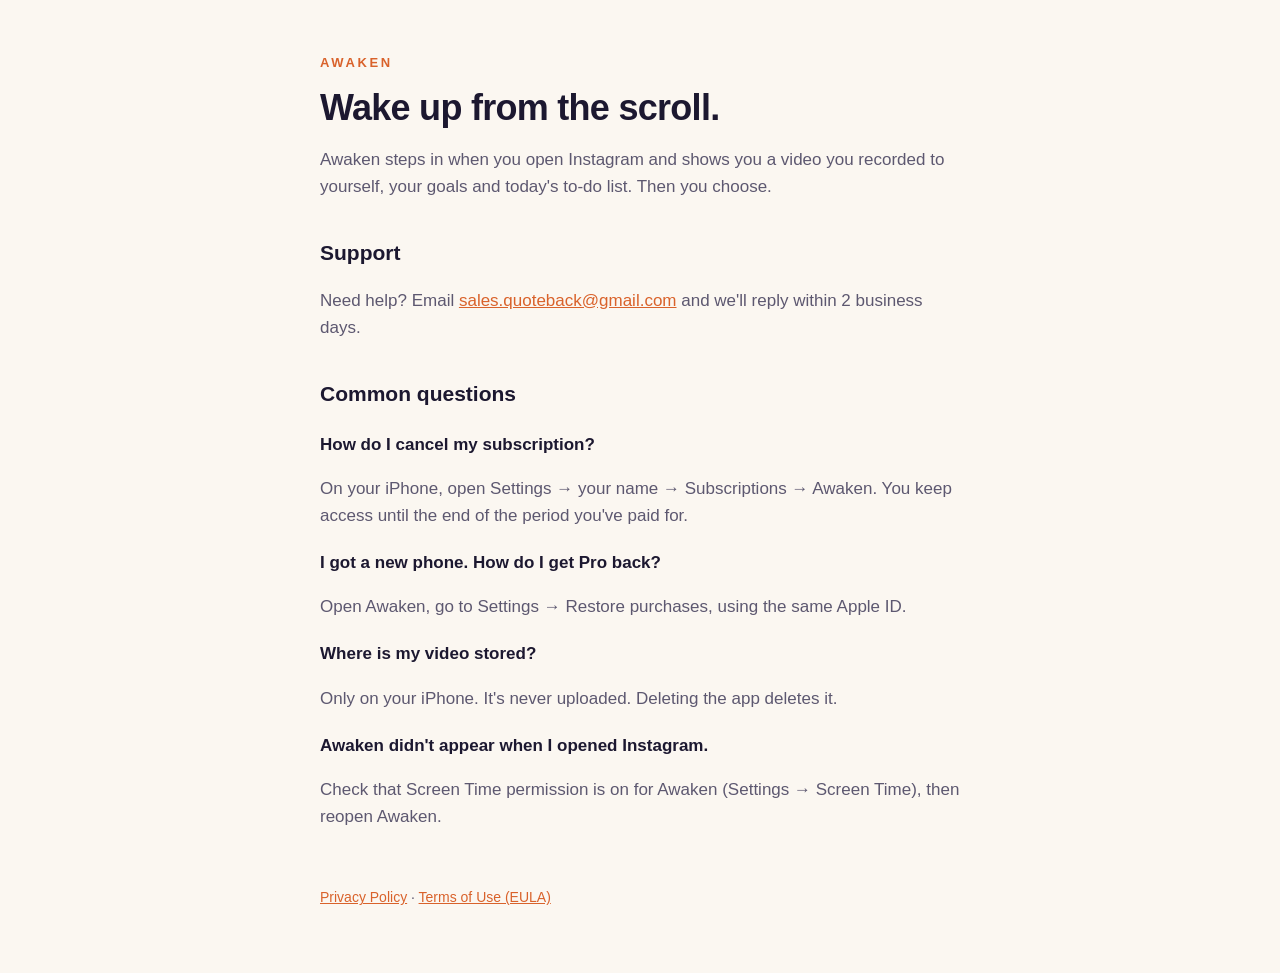
==== index.html @ c320a947 "Add Awaken support and privacy pages Co-Authored-By: Claude Opus 5.5 <noreply@anthropic.com>" ====
<!doctype html>
<html lang="en">
<head>
<meta charset="utf-8">
<meta name="viewport" content="width=device-width, initial-scale=1">
<title>Awaken Support</title>
<link rel="stylesheet" href="style.css">
</head>
<body>
<main>
  <span class="brand">AWAKEN</span>
  <h1>Wake up from the scroll.</h1>
  <p>Awaken steps in when you open Instagram and shows you a video you recorded to yourself, your goals and
  today's to-do list. Then you choose.</p>

  <h2>Support</h2>
  <p>Need help? Email <a href="mailto:sales.quoteback@gmail.com">sales.quoteback@gmail.com</a> and we'll reply within 2 business days.</p>

  <h2>Common questions</h2>
  <h3>How do I cancel my subscription?</h3>
  <p>On your iPhone, open Settings &rarr; your name &rarr; Subscriptions &rarr; Awaken. You keep access until
  the end of the period you've paid for.</p>
  <h3>I got a new phone. How do I get Pro back?</h3>
  <p>Open Awaken, go to Settings &rarr; Restore purchases, using the same Apple ID.</p>
  <h3>Where is my video stored?</h3>
  <p>Only on your iPhone. It's never uploaded. Deleting the app deletes it.</p>
  <h3>Awaken didn't appear when I opened Instagram.</h3>
  <p>Check that Screen Time permission is on for Awaken (Settings &rarr; Screen Time), then reopen Awaken.</p>

  <footer><a href="privacy.html">Privacy Policy</a> · <a href="https://www.apple.com/legal/internet-services/itunes/dev/stdeula/">Terms of Use (EULA)</a></footer>
</main>
</body>
</html>
---- style.css ----
:root {
  --bg: #fbf7f1;
  --text: #1c1830;
  --muted: #5d5870;
  --accent: #d9622b;
  --panel: #f3e9dc;
}
@media (prefers-color-scheme: dark) {
  :root {
    --bg: #0b0d1a;
    --text: #f5f1ea;
    --muted: #a8a3b3;
    --accent: #ffae5c;
    --panel: #1e1838;
  }
}
* { box-sizing: border-box; }
body {
  margin: 0;
  background: var(--bg);
  color: var(--text);
  font: 17px/1.6 -apple-system, BlinkMacSystemFont, "Segoe UI", Roboto, sans-serif;
}
main { max-width: 680px; margin: 0 auto; padding: 48px 20px 64px; }
.brand { color: var(--accent); font-weight: 800; letter-spacing: 0.2em; font-size: 13px; text-decoration: none; }
h1 { font-size: 36px; line-height: 1.15; letter-spacing: -0.02em; margin: 12px 0 4px; }
h2 { font-size: 21px; margin: 36px 0 8px; }
h3 { font-size: 17px; margin: 20px 0 4px; }
p, li { color: var(--muted); }
a { color: var(--accent); }
.meta { font-size: 14px; margin-top: 0; }
.summary { background: var(--panel); border-radius: 16px; padding: 18px 20px; margin: 24px 0; color: var(--text); }
footer { margin-top: 56px; font-size: 14px; color: var(--muted); }
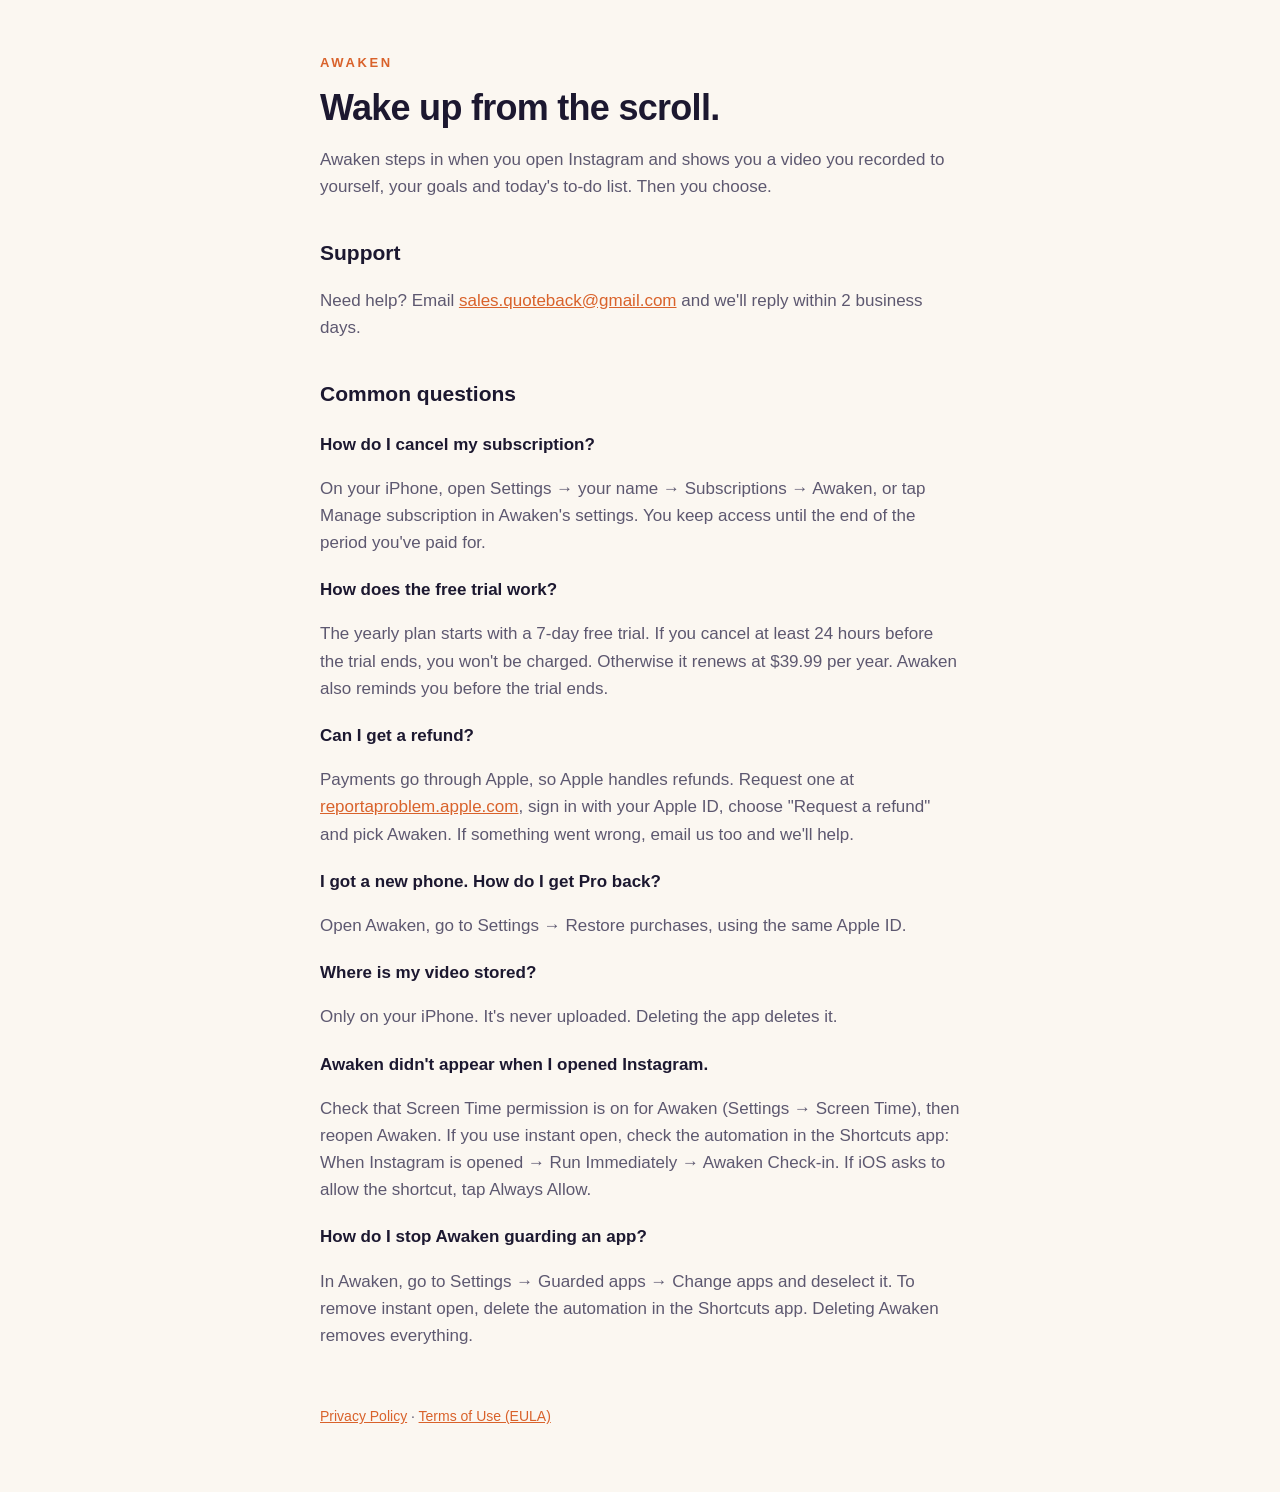
==== commit f32b829d: "Support: trial, refunds, instant open and removal FAQs; privacy: Shortcuts automation Co-Authored-By" ====
--- a/index.html
+++ b/index.html
@@ -18,14 +18,26 @@
 
   <h2>Common questions</h2>
   <h3>How do I cancel my subscription?</h3>
-  <p>On your iPhone, open Settings &rarr; your name &rarr; Subscriptions &rarr; Awaken. You keep access until
-  the end of the period you've paid for.</p>
+  <p>On your iPhone, open Settings &rarr; your name &rarr; Subscriptions &rarr; Awaken, or tap Manage subscription
+  in Awaken's settings. You keep access until the end of the period you've paid for.</p>
+  <h3>How does the free trial work?</h3>
+  <p>The yearly plan starts with a 7-day free trial. If you cancel at least 24 hours before the trial ends, you
+  won't be charged. Otherwise it renews at $39.99 per year. Awaken also reminds you before the trial ends.</p>
+  <h3>Can I get a refund?</h3>
+  <p>Payments go through Apple, so Apple handles refunds. Request one at
+  <a href="https://reportaproblem.apple.com">reportaproblem.apple.com</a>, sign in with your Apple ID, choose
+  "Request a refund" and pick Awaken. If something went wrong, email us too and we'll help.</p>
   <h3>I got a new phone. How do I get Pro back?</h3>
   <p>Open Awaken, go to Settings &rarr; Restore purchases, using the same Apple ID.</p>
   <h3>Where is my video stored?</h3>
   <p>Only on your iPhone. It's never uploaded. Deleting the app deletes it.</p>
   <h3>Awaken didn't appear when I opened Instagram.</h3>
-  <p>Check that Screen Time permission is on for Awaken (Settings &rarr; Screen Time), then reopen Awaken.</p>
+  <p>Check that Screen Time permission is on for Awaken (Settings &rarr; Screen Time), then reopen Awaken. If you
+  use instant open, check the automation in the Shortcuts app: When Instagram is opened &rarr; Run Immediately
+  &rarr; Awaken Check-in. If iOS asks to allow the shortcut, tap Always Allow.</p>
+  <h3>How do I stop Awaken guarding an app?</h3>
+  <p>In Awaken, go to Settings &rarr; Guarded apps &rarr; Change apps and deselect it. To remove instant open,
+  delete the automation in the Shortcuts app. Deleting Awaken removes everything.</p>
 
   <footer><a href="privacy.html">Privacy Policy</a> · <a href="https://www.apple.com/legal/internet-services/itunes/dev/stdeula/">Terms of Use (EULA)</a></footer>
 </main>
